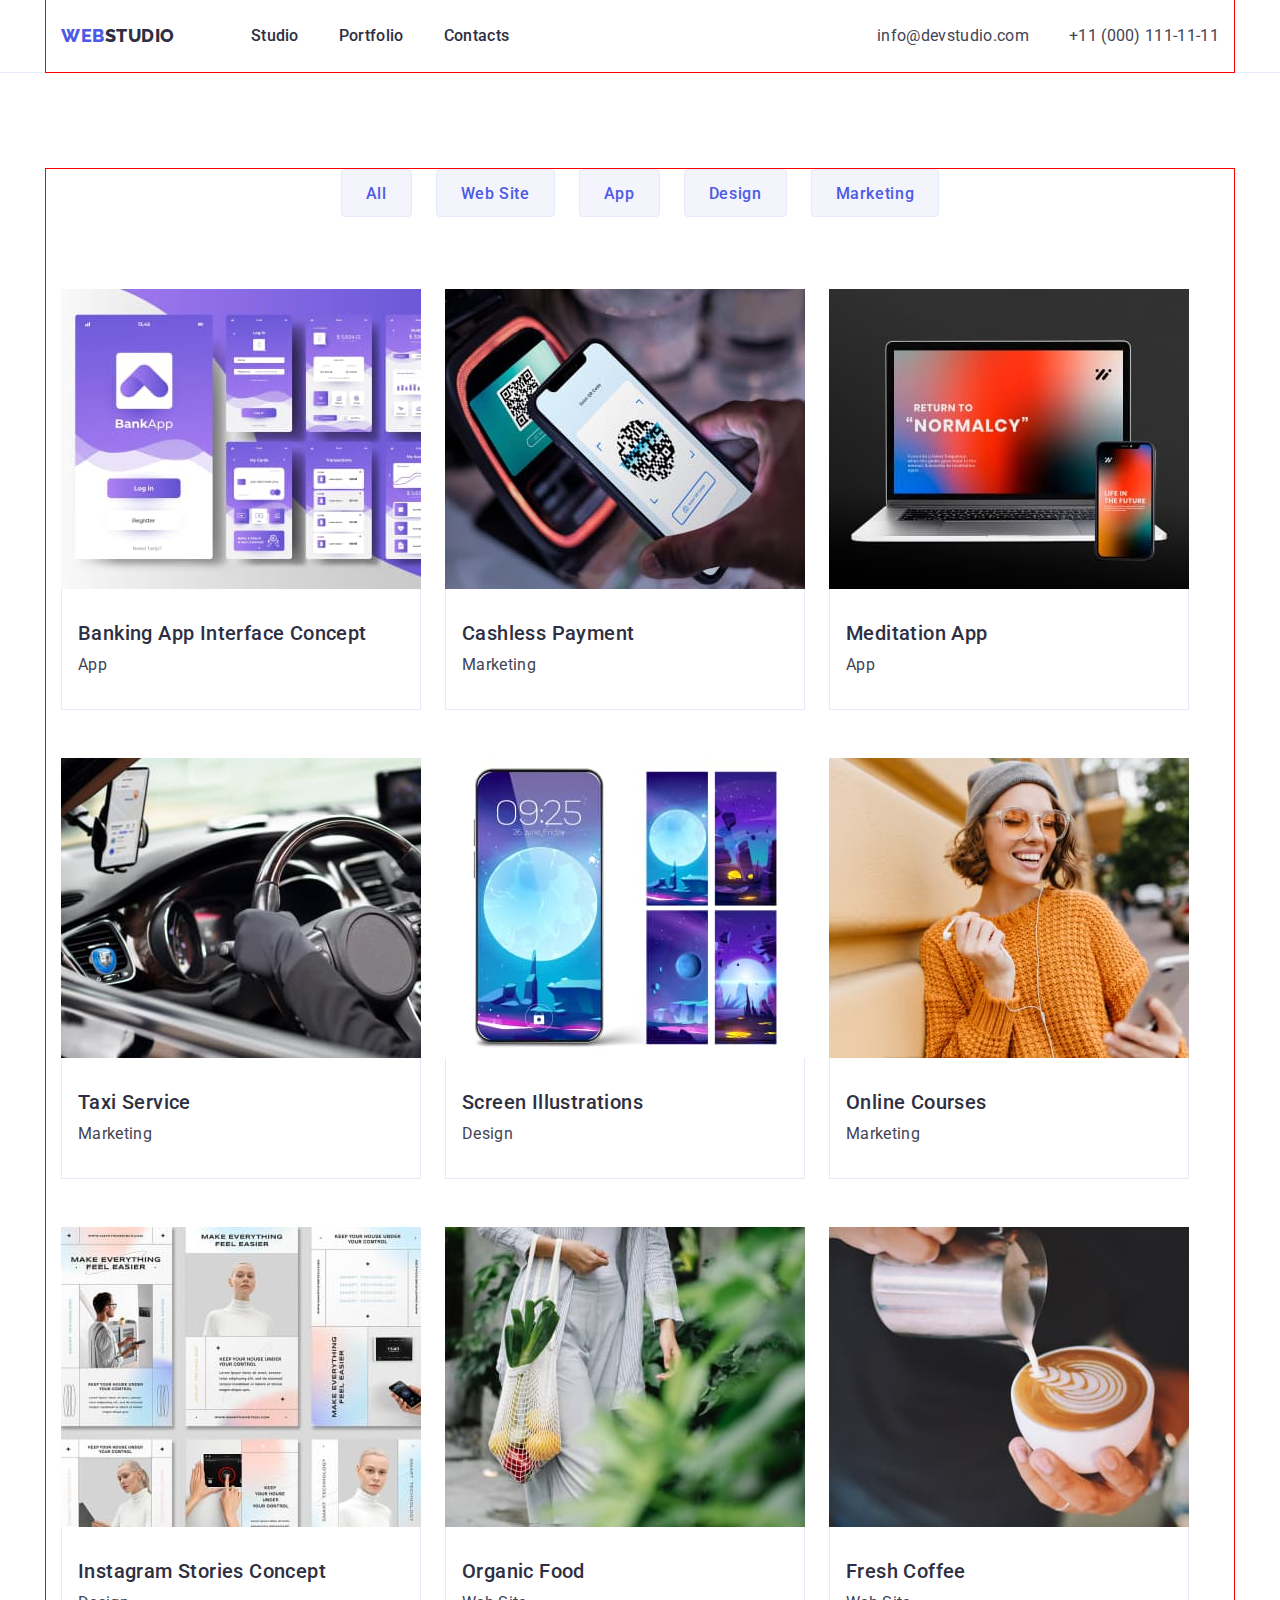
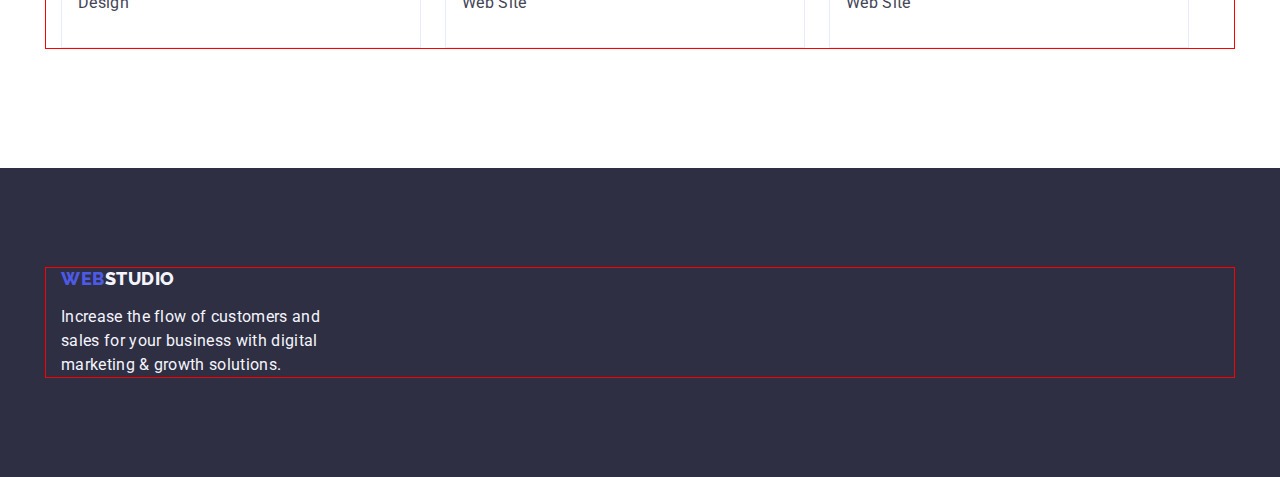
==== portfolio.html @ 336599a5 "Initial commit" ====
<!DOCTYPE html>
<html lang="en">
  <head>
    <meta charset="UTF-8" />
    <meta http-equiv="X-UA-Compatible" content="IE=edge" />
    <meta name="viewport" content="width=device-width, initial-scale=1.0" />
    <title>Portfolio</title>
    <link rel="preconnect" href="https://fonts.googleapis.com" />
    <link rel="preconnect" href="https://fonts.gstatic.com" crossorigin />
    <link
      href="https://fonts.googleapis.com/css2?family=Raleway:wght@800&family=Roboto:wght@400;500;700;900&display=swap"
      rel="stylesheet"
    />
    <link
      rel="stylesheet"
      href="https://cdnjs.cloudflare.com/ajax/libs/modern-normalize/1.1.0/modern-normalize.min.css"
      integrity="sha512-wpPYUAdjBVSE4KJnH1VR1HeZfpl1ub8YT/NKx4PuQ5NmX2tKuGu6U/JRp5y+Y8XG2tV+wKQpNHVUX03MfMFn9Q=="
      crossorigin="anonymous"
      referrerpolicy="no-referrer"
    />
    <link rel="stylesheet" href="./css/style.css" />
  </head>
  <body>
    <header class="page-header">
      <div class="container nav-box">
        <nav class="nav">
          <a href="./index.html" class="logo link"
            >Web<span class="logo-header">Studio</span></a
          >
          <ul class="site-nav list">
            <li class="nav-item">
              <a href="./index.html" class="nav-link link">Studio</a>
            </li>
            <li class="nav-item">
              <a href="./portfolio.html" class="nav-link link">Portfolio</a>
            </li>
            <li class="nav-item">
              <a href="" class="nav-link link">Contacts</a>
            </li>
          </ul>
        </nav>

        <address class="nav-address">
          <ul class="address-list list">
            <li class="address-item">
              <a href="mailto:info@devstudio.com" class="address-link link"
                >info@devstudio.com</a
              >
            </li>
            <li class="address-item">
              <a href="tel:+110001111111" class="address-link link"
                >+11 (000) 111-11-11</a
              >
            </li>
          </ul>
        </address>
      </div>
    </header>

    <main>
      <section class="section-porfolio">
        <div class="container">
          <h1 class="visually-hidden">Portfolio</h1>

          <!--Filters-->
          <ul class="btn list">
            <li>
              <button type="button" class="btn-filter">All</button>
            </li>
            <li>
              <button type="button" class="btn-filter">Web Site</button>
            </li>
            <li><button type="button" class="btn-filter">App</button></li>
            <li><button type="button" class="btn-filter">Design</button></li>
            <li>
              <button type="button" class="btn-filter">Marketing</button>
            </li>
          </ul>

          <!--Examples of work-->

          <ul class="portfolio-list list">
            <li class="project-card">
              <a href="" class="portfolio-link link">
                <img
                  src="./images/portfolio/banking-app.jpg"
                  alt="Choose pages"
                  width="360"
                  height="300"
                />
                <div class="card-content">
                  <h2 class="portfolio-title">Banking App Interface Concept</h2>
                  <p class="portfolio-text">App</p>
                </div>
              </a>
            </li>
            <li class="project-card">
              <a href="" class="portfolio-link link">
                <img
                  class="portfolio-img"
                  src="./images/portfolio/cashless-payment.jpg"
                  alt="Phone in hand"
                  width="360"
                  height="300"
                />
                <div class="card-content">
                  <h2 class="portfolio-title">Cashless Payment</h2>
                  <p class="portfolio-text">Marketing</p>
                </div>
              </a>
            </li>
            <li class="project-card">
              <a href="" class="portfolio-link link">
                <img
                  class="portfolio-img"
                  src="./images/portfolio/meditation-app.jpg"
                  alt="Phone_and_laptop"
                  width="360"
                  height="300"
                />
                <div class="card-content">
                  <h2 class="portfolio-title">Meditation App</h2>
                  <p class="portfolio-text">App</p>
                </div>
              </a>
            </li>
            <li class="project-card">
              <a href="" class="portfolio-link link">
                <img
                  class="portfolio-img"
                  src="./images/portfolio/taxi-service.jpg"
                  alt="Driving a car"
                  width="360"
                  height="300"
                />
                <div class="card-content">
                  <h2 class="portfolio-title">Taxi Service</h2>
                  <p class="portfolio-text">Marketing</p>
                </div>
              </a>
            </li>
            <li class="project-card">
              <a href="" class="portfolio-link link">
                <img
                  class="portfolio-img"
                  src="./images/portfolio/screen-illustrations.jpg"
                  alt="Sqreen phone"
                  width="360"
                  height="300"
                />
                <div class="card-content">
                  <h2 class="portfolio-title">Screen Illustrations</h2>
                  <p class="portfolio-text">Design</p>
                </div>
              </a>
            </li>
            <li class="project-card">
              <a href="" class="portfolio-link link">
                <img
                  class="portfolio-img"
                  src="./images/portfolio/online-courses.jpg"
                  alt="Girl with phone"
                  width="360"
                  height="300"
                />
                <div class="card-content">
                  <h2 class="portfolio-title">Online Courses</h2>
                  <p class="portfolio-text">Marketing</p>
                </div>
              </a>
            </li>
            <li class="project-card">
              <a href="" class="portfolio-link link">
                <img
                  class="portfolio-img"
                  src="./images/portfolio/instagram-stories.jpg"
                  alt="Instagram stories"
                  width="360"
                  height="300"
                />
                <div class="card-content">
                  <h2 class="portfolio-title">Instagram Stories Concept</h2>
                  <p class="portfolio-text">Design</p>
                </div>
              </a>
            </li>
            <li class="project-card">
              <a href="" class="portfolio-link link">
                <img
                  class="portfolio-img"
                  src="./images/portfolio/organic-food.jpg"
                  alt="Girl with organic food"
                  width="360"
                  height="300"
                />
                <div class="card-content">
                  <h2 class="portfolio-title">Organic Food</h2>
                  <p class="portfolio-text">Web Site</p>
                </div>
              </a>
            </li>
            <li class="project-card">
              <a href="" class="portfolio-link link">
                <img
                  class="portfolio-img"
                  src="./images/portfolio/fresh-coffee.jpg"
                  alt="Cup of coffee"
                  width="360"
                  height="300"
                />
                <div class="card-content">
                  <h2 class="portfolio-title">Fresh Coffee</h2>
                  <p class="portfolio-text">Web Site</p>
                </div>
              </a>
            </li>
          </ul>
        </div>
      </section>
    </main>

    <footer class="footer">
      <div class="container">
        <div class="footer-box">
          <a href="./index.html" class="logo link"
            >Web<span class="logo-footer">Studio</span></a
          >
          <p class="text-footer">
            Increase the flow of customers and sales for your business with
            digital marketing & growth solutions.
          </p>
        </div>
      </div>
    </footer>
  </body>
</html>
---- css/style.css ----
/*html {
  box-sizing: border-box;
}
*,
*::before,
*::after {
  box-sizing: inherit;
}*/

:root {
  --primary-text-color: #434455;
  --title-text-color: #2e2f42;
  --accent-color: #4d5ae5;
  --primary-bg-color: #e5e5e5;
  --pressed-state: #404bbf;
  --btn-bg-portfolio-color: #f4f4fd;
  --dark-bg: #2e2f42;
  --button-text-primary: #ffffff;
  --cloud-bg: #f4f4fd;
}

body {
  /*width: 1440px;*/
  background-color: var(--button-text-primary);
  color: var(--primary-text-color);
  font-family: "Roboto", sans-serif;
  /*font-size: 16px;
  line-height: 1.5;*/
  margin: 0;
}
.visually-hidden {
  position: absolute;
  width: 1px;
  height: 1px;
  margin: -1px;
  border: 0;
  padding: 0;
  white-space: nowrap;
  clip-path: inset(100%);
  clip: rect(0 0 0 0);
  overflow: hidden;
}
h1,
h2,
h3,
h4,
p {
  margin: 0;
}
.list {
  padding: 0;
  margin: 0;
  list-style: none;
}
.link {
  text-decoration: none;
  color: currentColor;
}
img {
  display: block;
  margin: 0;
}
.container {
  width: 1158px;
  margin-left: auto;
  margin-right: auto;
  padding-left: 15px;
  padding-right: 15px;
  outline: 1px solid red;
}

/*цвет основного текста
SLATE #434455*/
/*вторичный цвет  текста 
NAVY BLUE #2E2F42*/
/*цвет белый #FFFFFF*/
/* акцент и лого  #4D5AE5*/

.page-header {
  border-bottom: 1px solid #e7e9fc;
}
.nav-box {
  display: flex;
  align-items: center;
  justify-content: space-between;
}

.logo {
  color: var(--accent-color);
  font-family: "Raleway", sans-serif;
  font-weight: 800;
  font-size: 18px;
  line-height: 1.17;
  letter-spacing: 0.03em;
  text-transform: uppercase;
}

.logo-header {
  color: var(--title-text-color);
}
.logo-footer {
  color: var(--cloud-bg);
}

/*site nav*/
.nav {
  display: flex;
  align-items: center;
}
.site-nav {
  display: flex;
  padding: 0px;
  gap: 40px;
}
.nav > .logo {
  display: block;
  margin-right: 76px;
}
/*.nav-item:not(:last-child) {
  margin-right: 40px;
}*/
.nav-link {
  padding-top: 24px;
  padding-bottom: 24px;
  display: block;

  color: var(--title-text-color);
  font-weight: 500;
  font-size: 16px;
  line-height: 1.5;
  letter-spacing: 0.02em;
}

.nav-link:hover,
.nav-link:focus {
  color: var(--pressed-state);
}
.site-nav .link.current {
  color: var(--pressed-state);
}
/*address section*/
.address-list {
  display: flex;
  gap: 40px;
  /*margin-left: auto;*/
}
/*.address-item + .address-item {
  margin-left: 40px;
}*/
.nav-address {
  font-style: normal;
}
.address-link {
  font-size: 16px;
  line-height: 1.5;
  letter-spacing: 0.02em;
  color: var(--primary-text-color);
}
.address-link:hover,
.address-link:focus {
  color: var(--pressed-state);
}

/*Hero*/
.hero {
  padding-top: 188px;
  padding-bottom: 188px;
  text-align: center;
  background-color: var(--dark-bg);
}

.hero-title {
  max-width: 496px;
  margin-left: auto;
  margin-right: auto;
  margin-bottom: 48px;

  color: white;
  font-weight: 700;
  font-size: 56px;
  line-height: 1.07;
  letter-spacing: 0.02em;
}

/*Section*/
.section-title {
  color: var(--title-text-color);
  font-weight: 700;
  font-size: 36px;
  line-height: 1.11;
  text-align: center;
  letter-spacing: 0.02em;
  text-transform: capitalize;
}

/*Features*/
.page-feature {
  padding-top: 120px;
  padding-bottom: 120px;
}
.feature-list {
  display: flex;
  gap: 24px;
}
.feature-item:nth-child(n + 1) {
  width: calc((100%-72px) / 4);
}
.feature-item:last-child {
  margin-right: 0;
}
.feature-title {
  margin-bottom: 8px;

  color: var(--title-text-color);

  font-weight: 500;
  font-size: 20px;
  line-height: 1.2;
  letter-spacing: 0.02em;
}
.feature-text {
  font-weight: 400;
  font-size: 16px;
  line-height: 1.5;
  letter-spacing: 0.02em;
}

/*What are we doing*/
.page-example {
  padding-top: 120px;
  padding-bottom: 120px;
}
.example-list {
  display: flex;
}
.example-item {
  width: calc((100%-48px) / 3);
  margin-right: 24px;
}
.example-item:last-child {
  margin-right: 0;
}
.example-title {
  margin-bottom: 72px;
}

/*Our Team*/
.section-team {
  padding-top: 120px;
  padding-bottom: 120px;

  background-color: var(--cloud-bg);
}
.our-team {
  margin-bottom: 72px;
}
.team-list {
  display: flex;
}
.team-title {
  margin-bottom: 8px;

  font-weight: 500;
  font-size: 20px;
  line-height: 1.2;
  text-align: center;
  letter-spacing: 0.02em;
  color: var(--title-text-color);
}
.team-card {
  width: calc((100%-72px) / 4);
  margin-right: 24px;
  /*margin-bottom: 30px;*/
  background-color: var(--button-text-primary);
}
.team-card:nth-child(4n) {
  margin-right: 0;
}
/*.team-card:nth-last-child(-n + 4) {
  margin-bottom: 0;
}*/
.card-team-content {
  padding-top: 32px;
  padding-bottom: 32px;
  padding-left: 16px;
  padding-right: 16px;
  border-radius: 0px 0px 4px 4px;
}
.team-text {
  font-size: 16px;
  line-height: 1.5;
  text-align: center;
  letter-spacing: 0.02em;
}

/*button*/
.button {
  display: block;
  min-width: 169px;
  height: 56px;
  margin: auto;
  border-radius: 4px;
  padding: 16px 32px;
  border: none;

  font-family: inherit;
  font-size: 16px;
  line-height: 1.5;
  font-weight: 500;
  letter-spacing: 0.04em;
  cursor: pointer;
  color: var(--accent-color);
  text-align: center;
}

.button-hero {
  color: var(--button-text-primary);
  background-color: var(--accent-color);
}
.button-hero:hover,
.button-hero:focus {
  background-color: var(--pressed-state);
}

/*portfolio*/
.section-porfolio {
  padding-top: 96px;
  padding-bottom: 120px;
}
.btn {
  display: flex;
  margin-bottom: 72px;
  align-items: center;
  justify-content: center;
  gap: 24px;
}
.btn-filter {
  height: 48px;
  align-items: center;
  border: 1px solid #e7e9fc;
  border-radius: 4px;
  padding: 12px 24px;

  font-family: inherit;
  font-weight: 500;
  font-size: 16px;
  line-height: 1.5;
  letter-spacing: 0.04em;
  cursor: pointer;
  color: var(--accent-color);
  background-color: var(--cloud-bg);
}
.btn-filter:hover,
.btn-filter:focus {
  color: var(--button-text-primary);
  background-color: var(--pressed-state);
  border: 1px solid transparent;
}

/*Footer*/
.footer {
  padding-top: 100px;
  padding-bottom: 100px;

  background-color: #2e2f42;
}
.footer-box > .logo {
  display: inline-block;
  margin-bottom: 16px;
}
.text-footer {
  max-width: 264px;

  font-weight: 400;
  font-size: 16px;
  line-height: 1.5;
  letter-spacing: 0.02em;
  color: var(--cloud-bg);
}

/*Portfolio*/
.portfolio-list {
  display: flex;
  flex-wrap: wrap;
  column-gap: 24px;
  row-gap: 48px;
}
/*.project-card:not(:nth-child(3n)) {
  margin-right: 24px;
}
.project-card:not(:nth-last-child(-n + 3)) {
  margin-bottom: 48px;
}*/
.portfolio-link {
  background-color: var(--button-text-primary);
}

.card-content {
  padding: 32px 16px;
  border: 1px solid #e7e9fc;
  border-top: none;
}
.portfolio-title {
  margin-bottom: 8px;

  font-weight: 500;
  font-size: 20px;
  line-height: 1.2;
  letter-spacing: 0.02em;
  color: var(--title-text-color);
}
.portfolio-text {
  font-size: 16px;
  line-height: 1.5;
  letter-spacing: 0.02em;
  color: var(--primary-text-color);
}
.portfolio-link:hover,
.portfolio-link:focus {
  background-color: #434455;
}
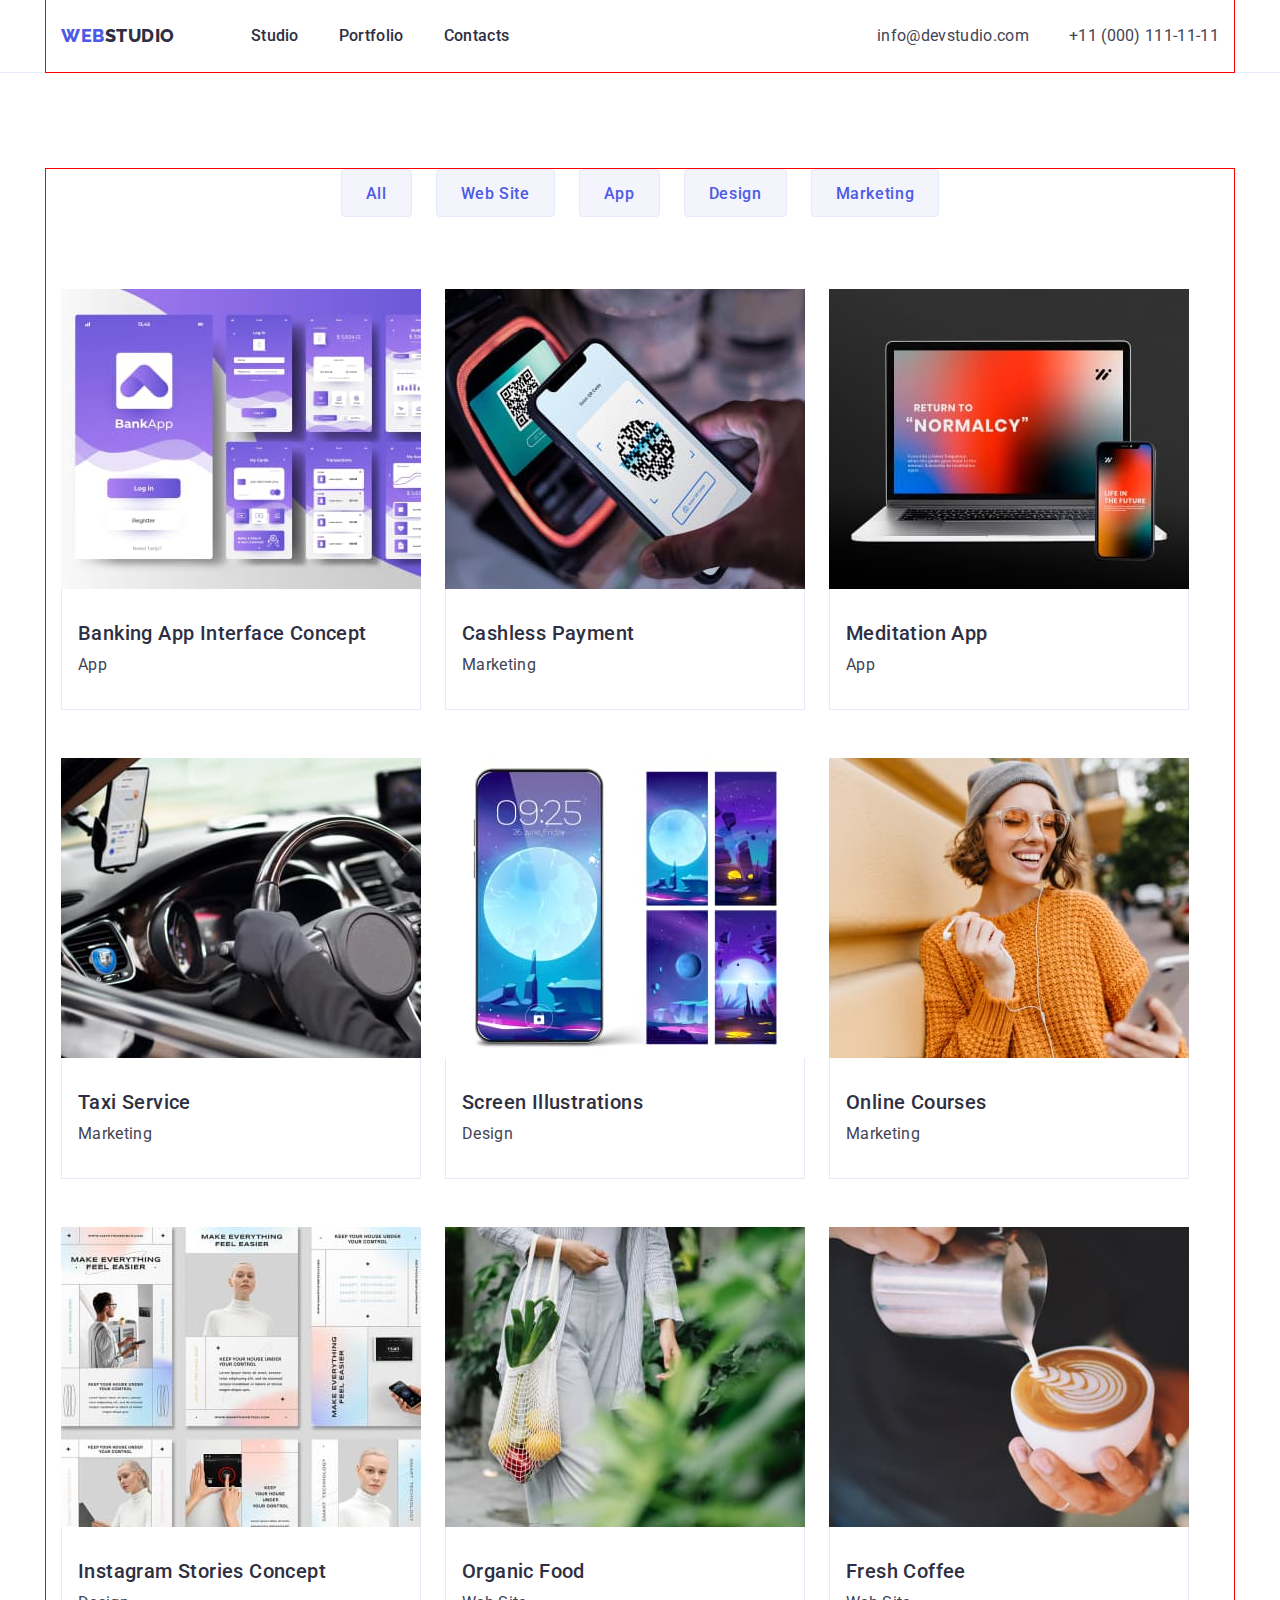
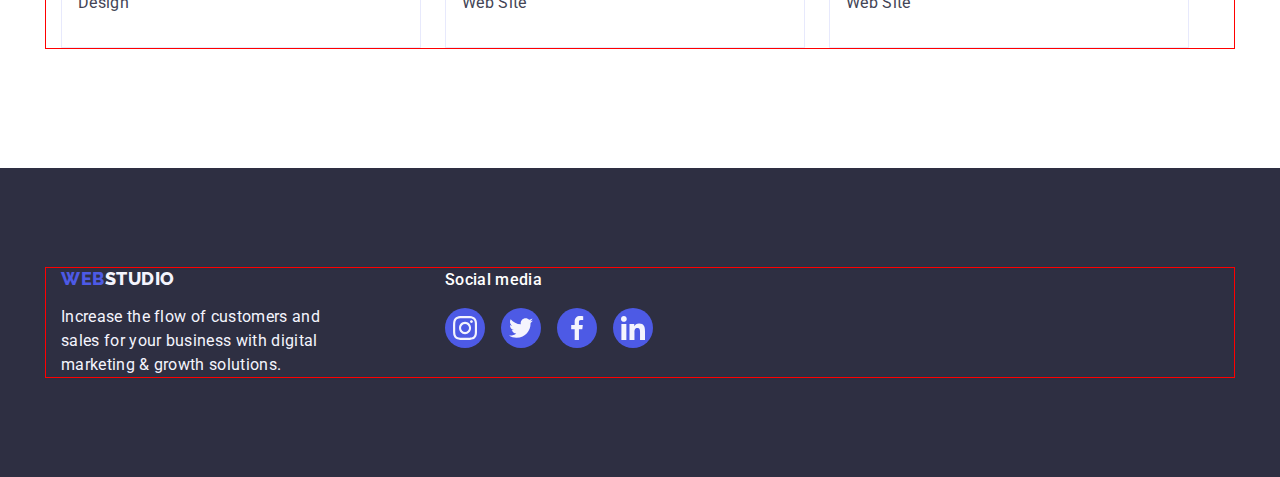
==== commit 832e94ff: "update" ====
--- a/portfolio.html
+++ b/portfolio.html
@@ -220,8 +220,8 @@
     </main>
 
     <footer class="footer">
-      <div class="container">
-        <div class="footer-box">
+      <div class="container footer-box">
+        <div class="logo-box">
           <a href="./index.html" class="logo link"
             >Web<span class="logo-footer">Studio</span></a
           >
@@ -230,6 +230,40 @@
             digital marketing & growth solutions.
           </p>
         </div>
+
+        <div class="social-media">
+          <p class="text-social">Social media</p>
+          <ul class="social-icon-list">
+            <li class="social-item list">
+              <a href="" class="social-link footet-social-link link">
+                <svg class="social-icon" width="24" height="24">
+                  <use href="./images/icons.svg#instagram"></use>
+                </svg>
+              </a>
+            </li>
+            <li class="social-item list">
+              <a href="" class="social-link footet-social-link link">
+                <svg class="social-icon" width="24" height="24">
+                  <use href="./images/icons.svg#twitter"></use>
+                </svg>
+              </a>
+            </li>
+            <li class="social-item list">
+              <a href="" class="social-link footet-social-link link">
+                <svg class="social-icon" width="24" height="24">
+                  <use href="./images/icons.svg#facebook"></use>
+                </svg>
+              </a>
+            </li>
+            <li class="social-item list">
+              <a href="" class="social-link footet-social-link link">
+                <svg class="social-icon" width="24" height="24">
+                  <use href="./images/icons.svg#linkedin"></use>
+                </svg>
+              </a>
+            </li>
+          </ul>
+        </div>
       </div>
     </footer>
   </body>
--- a/css/style.css
+++ b/css/style.css
@@ -163,12 +163,24 @@
 
 /*Hero*/
 .hero {
+  max-width: 1440px;
+  height: 600px;
+  margin-left: auto;
+  margin-right: auto;
   padding-top: 188px;
   padding-bottom: 188px;
   text-align: center;
   background-color: var(--dark-bg);
-}
-
+  background-image: linear-gradient(
+      rgba(46, 47, 66, 0.7),
+      rgba(46, 47, 66, 0.7)
+    ),
+    url(../images/people-office.jpg);
+  background-repeat: no-repeat;
+  background-position: center;
+  background-size: cover;
+}
+/*url(../images/people-office.jpg)*/
 .hero-title {
   max-width: 496px;
   margin-left: auto;
@@ -191,6 +203,7 @@
   text-align: center;
   letter-spacing: 0.02em;
   text-transform: capitalize;
+  margin-bottom: 72px;
 }
 
 /*Features*/
@@ -208,6 +221,17 @@
 .feature-item:last-child {
   margin-right: 0;
 }
+.conteiner-feature-icon {
+  display: flex;
+  padding: 24px 100px;
+  margin-bottom: 8px;
+  border-radius: 4px;
+  background-repeat: no-repeat;
+  background-position: center;
+  background-size: contain;
+  background-color: var(--cloud-bg);
+}
+
 .feature-title {
   margin-bottom: 8px;
 
@@ -227,7 +251,6 @@
 
 /*What are we doing*/
 .page-example {
-  padding-top: 120px;
   padding-bottom: 120px;
 }
 .example-list {
@@ -241,7 +264,7 @@
   margin-right: 0;
 }
 .example-title {
-  margin-bottom: 72px;
+  /* margin-bottom: 72px;*/
 }
 
 /*Our Team*/
@@ -252,7 +275,7 @@
   background-color: var(--cloud-bg);
 }
 .our-team {
-  margin-bottom: 72px;
+  /*margin-bottom: 72px;*/
 }
 .team-list {
   display: flex;
@@ -270,12 +293,14 @@
 .team-card {
   width: calc((100%-72px) / 4);
   margin-right: 24px;
-  /*margin-bottom: 30px;*/
   background-color: var(--button-text-primary);
+  box-shadow: 0px 1px 6px rgba(46, 47, 66, 0.08),
+    0px 1px 1px rgba(46, 47, 66, 0.16), 0px 2px 1px rgba(46, 47, 66, 0.08);
 }
 .team-card:nth-child(4n) {
   margin-right: 0;
 }
+
 /*.team-card:nth-last-child(-n + 4) {
   margin-bottom: 0;
 }*/
@@ -287,10 +312,62 @@
   border-radius: 0px 0px 4px 4px;
 }
 .team-text {
+  margin-bottom: 8px;
   font-size: 16px;
   line-height: 1.5;
   text-align: center;
   letter-spacing: 0.02em;
+}
+.team-icon-list {
+  display: flex;
+  padding: 0;
+  gap: 24px;
+}
+.social-link {
+  display: flex;
+  width: 40px;
+  height: 40px;
+  align-items: center;
+  justify-content: center;
+  background-color: var(--accent-color);
+  border-radius: 50%;
+}
+.social-icon {
+  fill: currentColor;
+}
+.team-social-link:hover,
+.team-social-link:focus {
+  background-color: var(--pressed-state);
+}
+
+/*Cuctomers*/
+.page-customers {
+  padding-top: 120px;
+  padding-bottom: 120px;
+}
+.client-list {
+  display: flex;
+  gap: 24px;
+}
+.client-item {
+  width: 168px;
+  border: 1px solid #8e8f99;
+  border-radius: 4px;
+}
+.client-link {
+  display: block;
+  padding: 16px 32px;
+  border: 1px solid #8e8f99;
+  border-radius: 4px;
+  color: #8e8f99;
+}
+.client {
+  fill: currentColor;
+}
+.client-link:hover,
+.client-link:focus {
+  border-color: var(--pressed-state);
+  color: var(--pressed-state);
 }
 
 /*button*/
@@ -364,18 +441,47 @@
 
   background-color: #2e2f42;
 }
-.footer-box > .logo {
+.footer-box {
+  display: flex;
+}
+.logo-box {
+  margin-right: 120px;
+}
+.logo-box > .logo {
   display: inline-block;
   margin-bottom: 16px;
 }
 .text-footer {
   max-width: 264px;
-
   font-weight: 400;
   font-size: 16px;
   line-height: 1.5;
   letter-spacing: 0.02em;
   color: var(--cloud-bg);
+}
+.social-media {
+  display: flex;
+  flex-direction: column;
+  justify-self: start;
+  min-width: 208px;
+}
+.text-social {
+  margin-bottom: 16px;
+  font-weight: 500;
+  font-size: 16px;
+  line-height: 1.5;
+  letter-spacing: 0.02em;
+  color: #ffffff;
+}
+.social-icon-list {
+  display: flex;
+  gap: 16px;
+  padding: 0;
+  margin: 0;
+}
+.footet-social-link:hover,
+.footet-social-link:focus {
+  background-color: #31d0aa;
 }
 
 /*Portfolio*/
@@ -394,7 +500,12 @@
 .portfolio-link {
   background-color: var(--button-text-primary);
 }
-
+.portfolio-link:hover,
+.portfolio-link:focus {
+  border: 1px solid #f4f4fd;
+  box-shadow: 0px 1px 6px rgba(46, 47, 66, 0.08),
+    0px 1px 1px rgba(46, 47, 66, 0.16), 0px 2px 1px rgba(46, 47, 66, 0.08);
+}
 .card-content {
   padding: 32px 16px;
   border: 1px solid #e7e9fc;
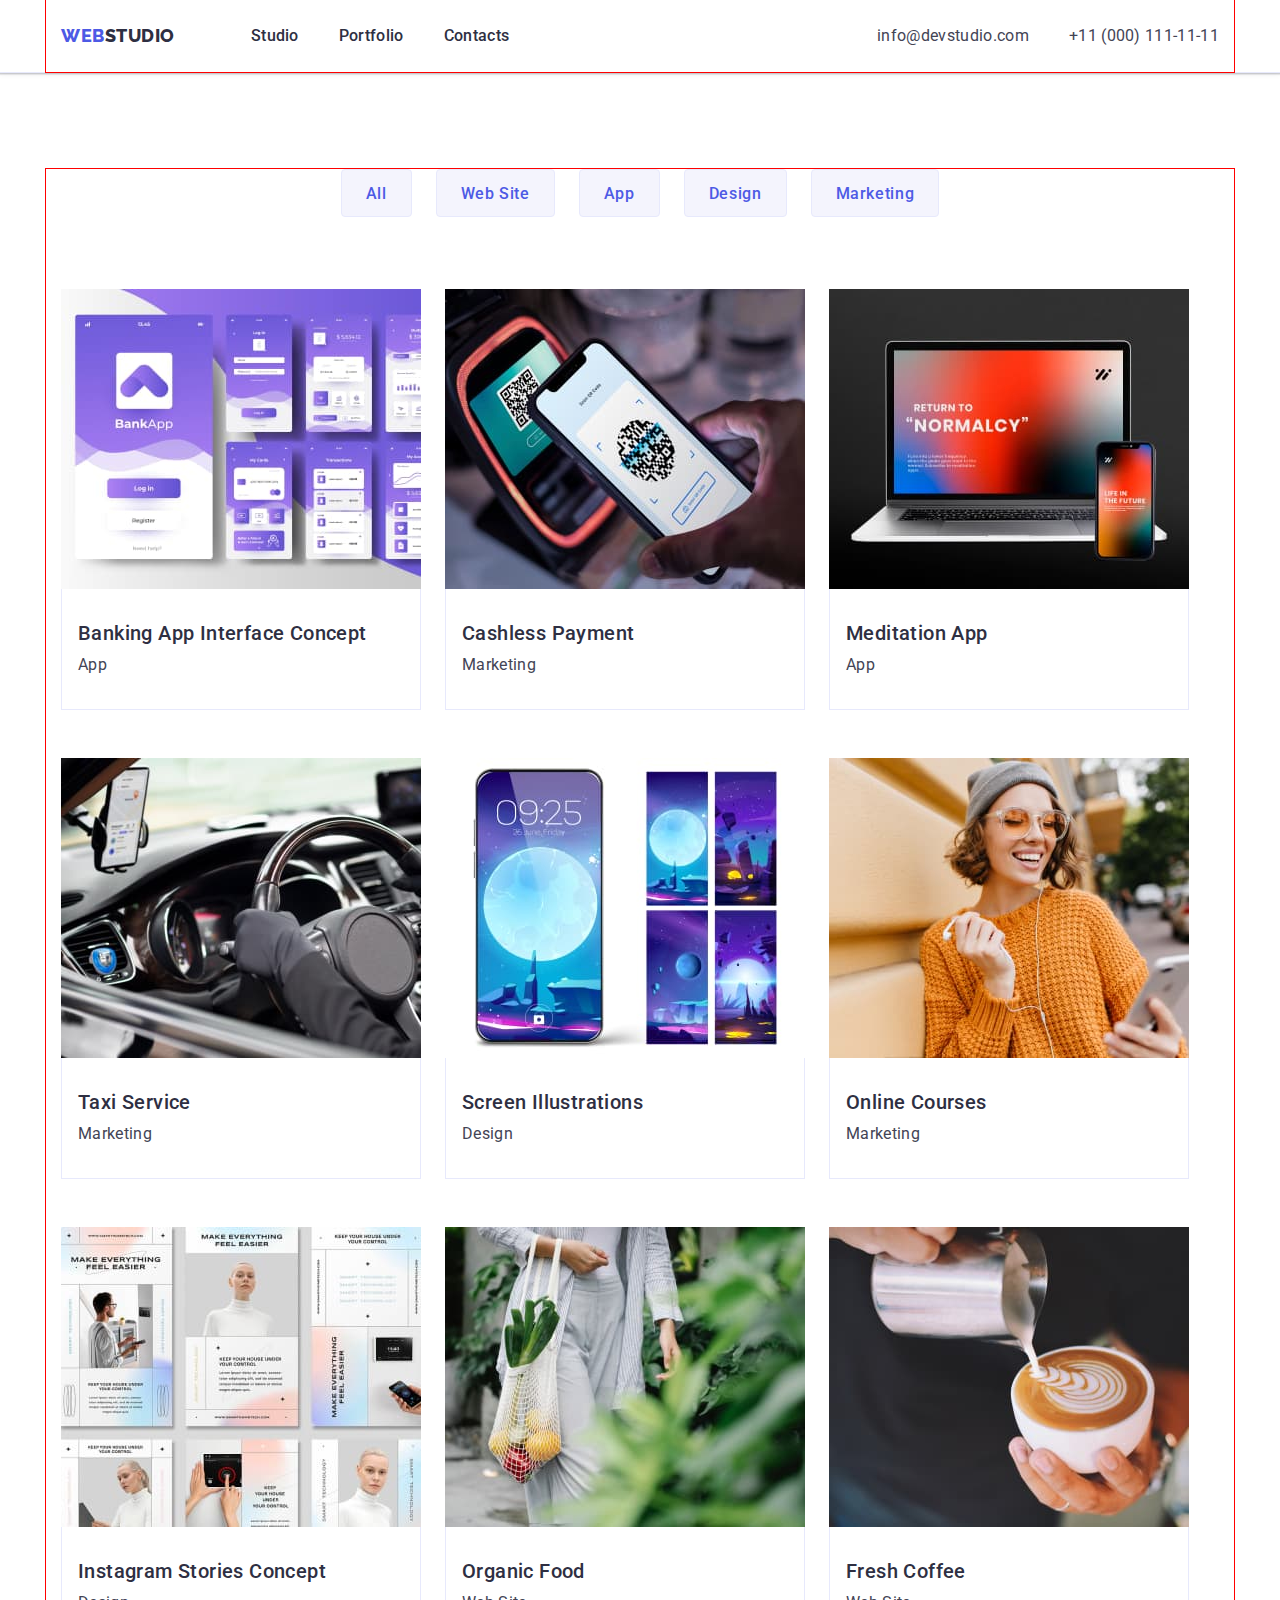
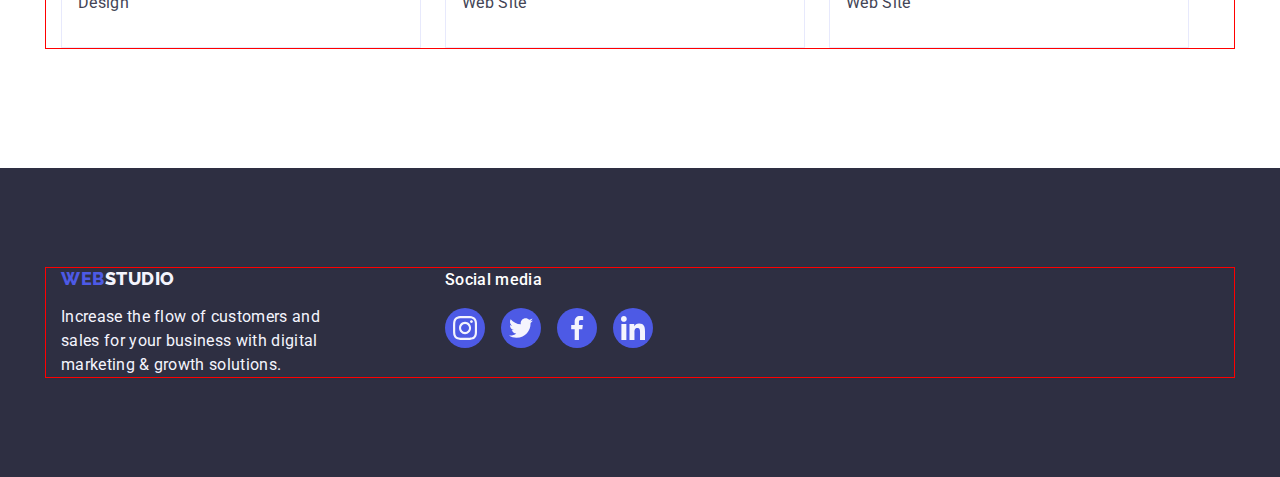
==== commit 68f5b5eb: "update" ====
--- a/portfolio.html
+++ b/portfolio.html
@@ -237,28 +237,28 @@
             <li class="social-item list">
               <a href="" class="social-link footet-social-link link">
                 <svg class="social-icon" width="24" height="24">
-                  <use href="./images/icons.svg#instagram"></use>
-                </svg>
-              </a>
-            </li>
-            <li class="social-item list">
-              <a href="" class="social-link footet-social-link link">
-                <svg class="social-icon" width="24" height="24">
-                  <use href="./images/icons.svg#twitter"></use>
-                </svg>
-              </a>
-            </li>
-            <li class="social-item list">
-              <a href="" class="social-link footet-social-link link">
-                <svg class="social-icon" width="24" height="24">
-                  <use href="./images/icons.svg#facebook"></use>
-                </svg>
-              </a>
-            </li>
-            <li class="social-item list">
-              <a href="" class="social-link footet-social-link link">
-                <svg class="social-icon" width="24" height="24">
-                  <use href="./images/icons.svg#linkedin"></use>
+                  <use href="./images/icon.svg#instagram"></use>
+                </svg>
+              </a>
+            </li>
+            <li class="social-item list">
+              <a href="" class="social-link footet-social-link link">
+                <svg class="social-icon" width="24" height="24">
+                  <use href="./images/icon.svg#twitter"></use>
+                </svg>
+              </a>
+            </li>
+            <li class="social-item list">
+              <a href="" class="social-link footet-social-link link">
+                <svg class="social-icon" width="24" height="24">
+                  <use href="./images/icon.svg#facebook"></use>
+                </svg>
+              </a>
+            </li>
+            <li class="social-item list">
+              <a href="" class="social-link footet-social-link link">
+                <svg class="social-icon" width="24" height="24">
+                  <use href="./images/icon.svg#linkedin"></use>
                 </svg>
               </a>
             </li>
--- a/css/style.css
+++ b/css/style.css
@@ -78,6 +78,8 @@
 
 .page-header {
   border-bottom: 1px solid #e7e9fc;
+  box-shadow: 0px 2px 1px rgba(46, 47, 66, 0.08),
+    0px 1px 1px rgba(46, 47, 66, 0.16), 0px 1px 6px rgba(46, 47, 66, 0.08);
 }
 .nav-box {
   display: flex;
@@ -223,6 +225,8 @@
 }
 .conteiner-feature-icon {
   display: flex;
+  align-items: center;
+  justify-content: center;
   padding: 24px 100px;
   margin-bottom: 8px;
   border-radius: 4px;
